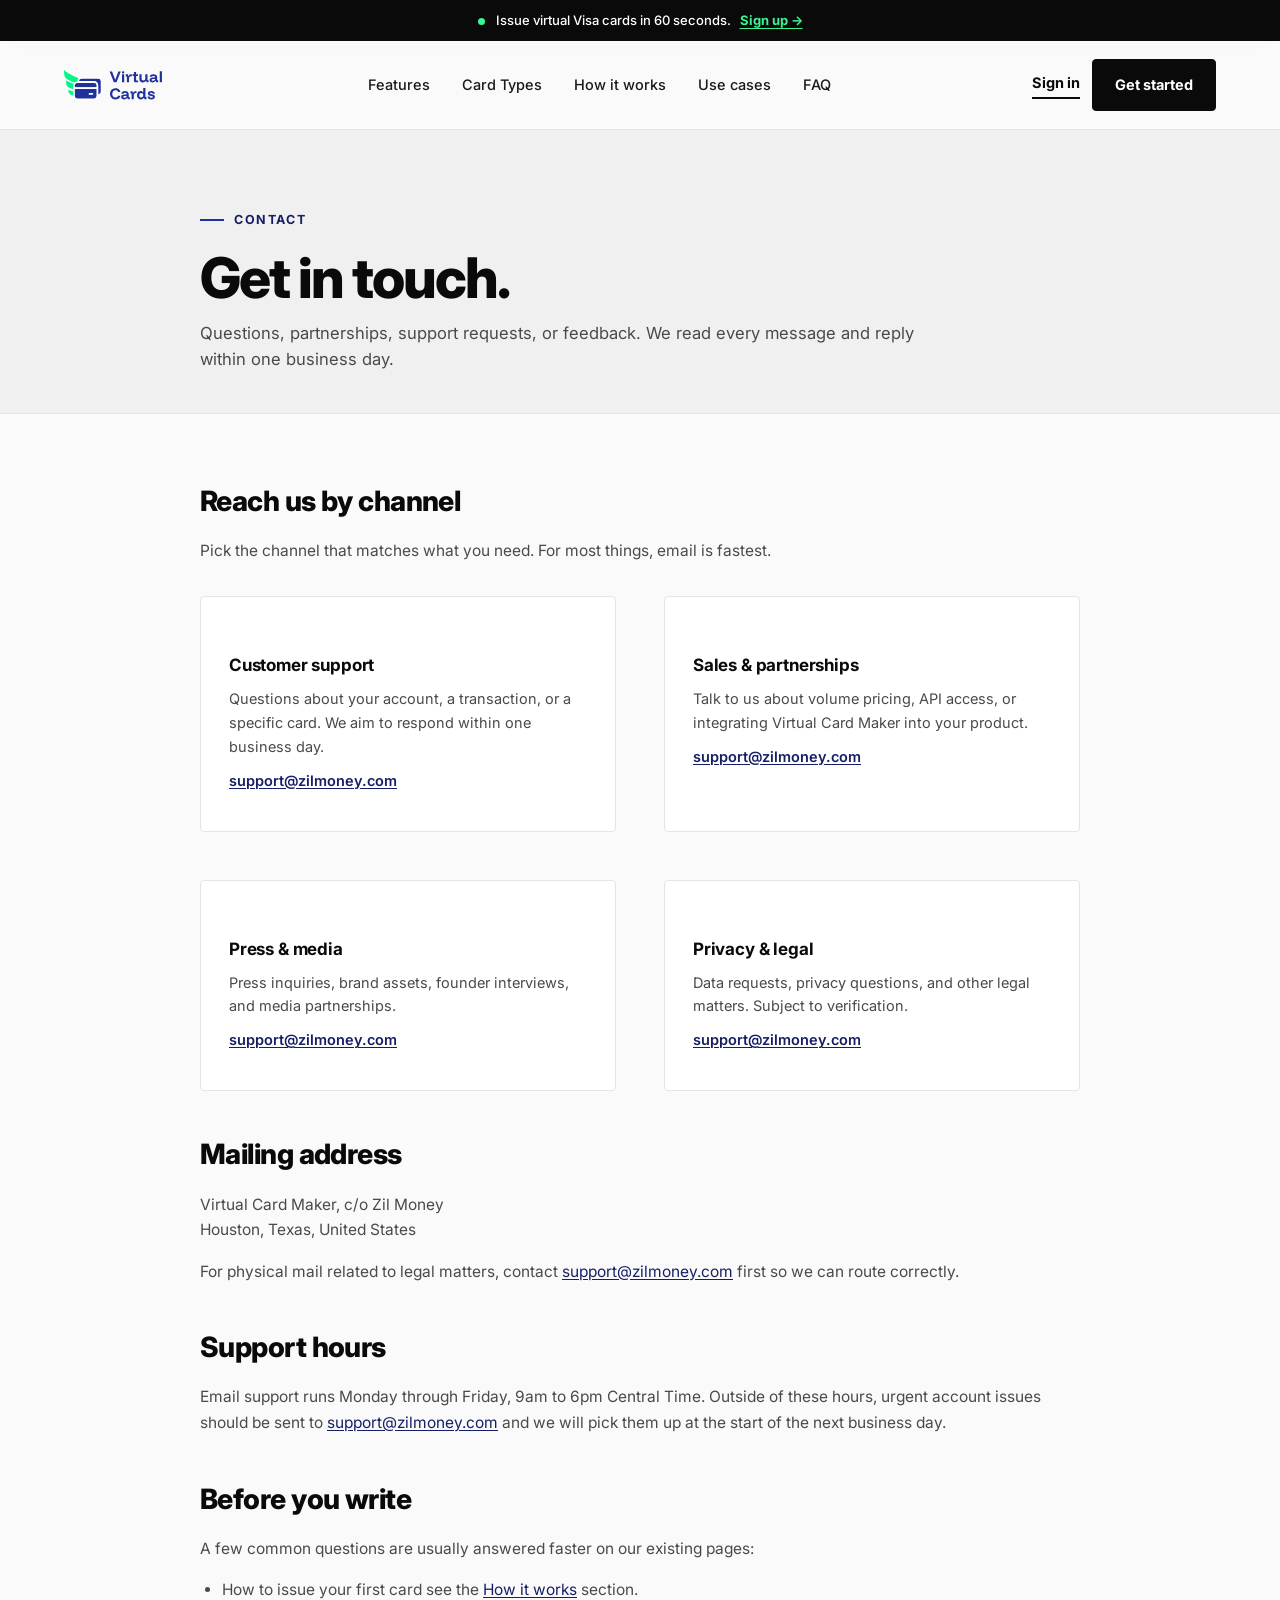
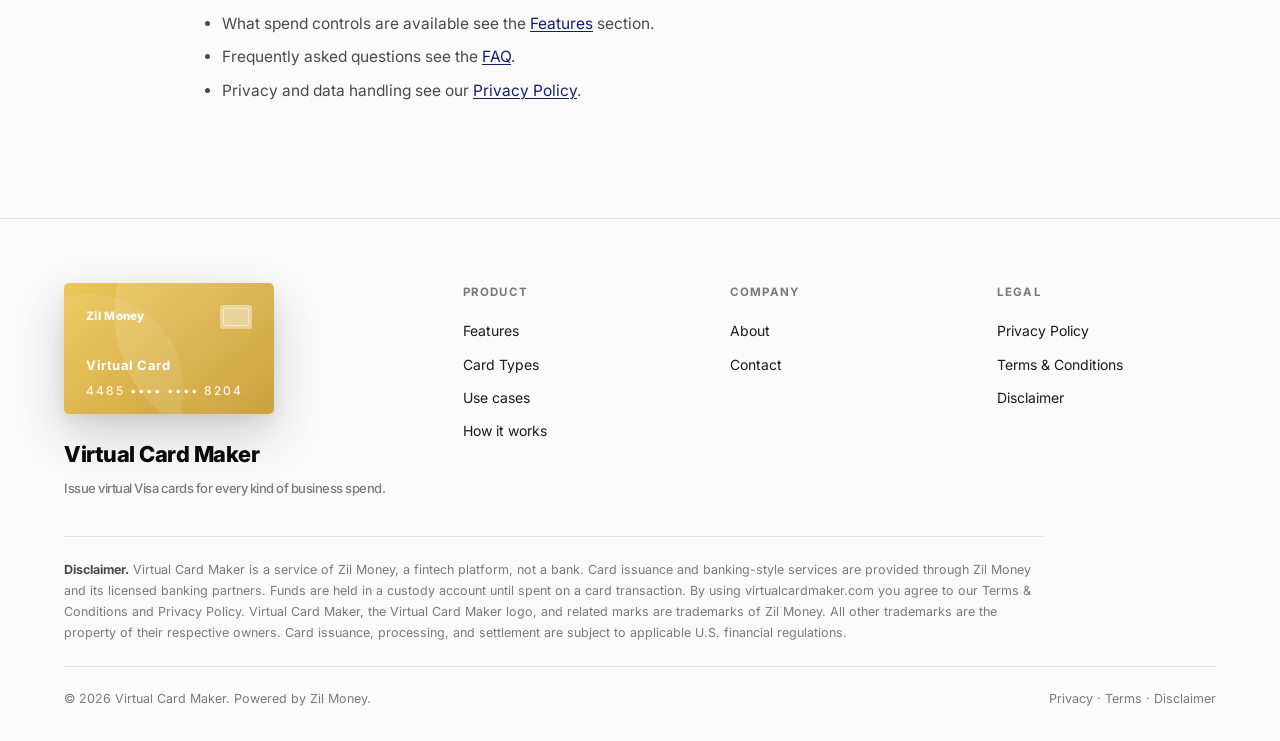
==== contact.html @ a7b50478 "Initial commit: virtual card maker landing site" ====
<!DOCTYPE html>
<html lang="en">
<head>
<meta charset="UTF-8" />
<meta name="viewport" content="width=device-width, initial-scale=1.0" />
<title>Contact | Virtual Card Maker</title>
<meta name="description" content="Get in touch with Virtual Card Maker. Support, sales, press, and general inquiries." />
<meta name="google-site-verification" content="fLqF7Zcdxk2ZRZaVAarJKv1bZun5I27BjCkMNfFPQQI" />
<!-- Google tag (gtag.js) -->
<script async src="https://www.googletagmanager.com/gtag/js?id=G-BGXBHG17B0"></script>
<script>
  window.dataLayer = window.dataLayer || [];
  function gtag(){dataLayer.push(arguments);}
  gtag('js', new Date());
  gtag('config', 'G-BGXBHG17B0');
</script>
<link rel="preconnect" href="https://fonts.googleapis.com">
<link rel="preconnect" href="https://fonts.gstatic.com" crossorigin>
<link href="https://fonts.googleapis.com/css2?family=Inter:wght@400;500;600;700;800;900&display=swap" rel="stylesheet">
<link rel="stylesheet" href="legal-style.css">
</head>
<body>

<div class="topbar">
  <span class="dot"></span> Issue virtual Visa cards in 60 seconds. <a href="https://live.virtualcardmaker.com/auth/signup">Sign up &rarr;</a>
</div>

<nav class="nav">
  <div class="nav-inner">
    <a href="index.html" class="logo">
      <svg class="logo-svg" viewBox="0 0 133 39" fill="none" xmlns="http://www.w3.org/2000/svg" aria-label="Zil Money">
        <path d="M0 0C1.47298 1.26158 2.16054 1.85323 3.63353 2.90454C10.5776 7.74069 19.3128 10.3177 26.8881 14.5229C30.8862 16.6255 33.103 18.6109 34.1552 23.2366C34.576 24.4982 34.8819 26.3319 34.8819 27.5935C32.3567 23.5985 28.1898 21.288 23.9813 19.6059C18.0894 17.293 11.2847 16.0143 5.81359 13.0706C0.973849 10.5474 0.631281 7.95095 0 2.90454V0Z" fill="#00F889"/>
        <path d="M34.4605 33.731C34.4605 33.731 34.1646 32.0298 33.7573 31.6229C28.0561 24.9079 9.31373 27.39 4.22325 21.082C2.18704 18.8437 3.02054 16.2008 2.81689 13.352C2.81689 13.352 2.90922 13.6478 3.52007 14.0548C3.92727 14.2582 4.72279 14.554 4.92644 14.7575C10.8313 18.4201 17.6005 19.1395 23.9126 21.7847C29.4103 23.8196 34.4605 27.2196 34.4605 33.731Z" fill="#00F889"/>
        <path d="M5.71621 25.2979C6.32528 25.7049 6.80456 26.2964 7.81967 26.7034C14.5197 29.7556 28.6872 28.9393 33.763 34.4333C34.9811 35.6542 33.56 34.5416 33.763 36.373C33.763 36.373 33.2855 36.7798 32.6764 36.373C26.7885 33.3207 19.926 34.9515 13.4291 33.7306C10.5867 33.1202 7.83856 32.363 6.4174 29.5142C6.01135 28.9038 5.71621 28.4235 5.71621 27.4061C5.51319 26.5922 5.71621 25.2979 5.71621 25.2979Z" fill="#00F889"/>
        <path d="M44.5568 10.3915C46.8314 10.3915 48.6831 12.2432 48.6831 14.5177V28.3623C48.6831 30.605 46.8796 32.4416 44.6486 32.4884L43.6845 32.5086V20.0292C43.6845 17.4741 41.6072 15.39 39.0575 15.39H18.665L18.6853 14.4259C18.732 12.1974 20.5662 10.3915 22.7993 10.3915H44.5568Z" fill="#20319D" stroke="white" stroke-width="1.88859"/>
        <path d="M39.0581 15.9029C41.323 15.9029 43.1723 17.757 43.1723 20.0291V23.2308H13.1743V20.0291C13.1743 17.7545 15.026 15.9029 17.3006 15.9029H39.0581Z" fill="#20319D" stroke="white" stroke-width="1.88859"/>
        <path d="M43.1723 23.7437V33.8738C43.1723 36.146 41.323 38 39.0581 38H17.3006C15.026 38 13.1743 36.1484 13.1743 33.8738V23.7437H43.1723ZM33.2224 30.7955C33.0773 30.7955 32.9659 30.9072 32.9659 31.052C32.9659 31.1908 33.0835 31.3084 33.2224 31.3084H36.8247C36.9636 31.3084 37.0811 31.1909 37.0811 31.052C37.0811 30.9072 36.9698 30.7955 36.8247 30.7955H33.2224Z" fill="#20319D" stroke="white" stroke-width="1.88859"/>
        <path d="M64.8332 16L59.2541 2.00909H62.4669L66.5605 12.6836H66.6469L70.6887 2.00909H73.8323L68.2532 16H64.8332ZM75.4449 16V5.63636H78.3122V16H75.4449ZM76.8785 4.61727C76.441 4.61727 76.0667 4.46758 75.7558 4.16818C75.4564 3.85727 75.3067 3.48303 75.3067 3.04545C75.3067 2.60788 75.4564 2.23939 75.7558 1.94C76.0667 1.62909 76.441 1.47364 76.8785 1.47364C77.3161 1.47364 77.6846 1.62909 77.984 1.94C78.2949 2.23939 78.4504 2.60788 78.4504 3.04545C78.4504 3.48303 78.2949 3.85727 77.984 4.16818C77.6846 4.46758 77.3161 4.61727 76.8785 4.61727ZM81.7411 16V8.46909H80.3247V5.63636H83.2265V7.67455H83.952C84.2284 6.94909 84.6659 6.40788 85.2647 6.05091C85.8635 5.69394 86.5371 5.51546 87.2856 5.51546H88.1665V8.00273H87.1647C86.2665 8.00273 85.6044 8.25606 85.1784 8.76273C84.7638 9.26939 84.5565 9.93727 84.5565 10.7664V16H81.7411ZM93.218 16C92.481 16 91.9053 15.8158 91.4907 15.4473C91.0877 15.0673 90.8862 14.4915 90.8862 13.72V7.88182H89.1071V5.63636H90.9207V2.52727H93.7189V5.63636H96.1198V7.88182H93.7534V13.7545H96.3616V16H93.218ZM102.506 16.19C101.066 16.19 99.961 15.81 99.1895 15.05C98.418 14.29 98.0322 13.2536 98.0322 11.9409V5.63636H100.9V11.3882C100.9 12.1367 101.09 12.7009 101.47 13.0809C101.861 13.4494 102.443 13.6336 103.214 13.6336C104.009 13.6336 104.619 13.4321 105.045 13.0291C105.483 12.6261 105.701 12.0503 105.701 11.3018V5.63636H108.569V13.1673H109.985V16H107.083V14.3073H106.358C105.943 14.9176 105.436 15.3839 104.838 15.7064C104.25 16.0288 103.473 16.19 102.506 16.19ZM115.158 16.19C113.937 16.19 112.981 15.8964 112.29 15.3091C111.599 14.7103 111.254 13.9273 111.254 12.96C111.254 11.9352 111.611 11.1464 112.325 10.5936C113.039 10.0409 114.064 9.76455 115.399 9.76455H118.37V9.36727C118.37 8.2503 117.702 7.69182 116.367 7.69182C115.204 7.69182 114.501 8.09485 114.259 8.90091H111.409C111.64 7.76091 112.175 6.89727 113.016 6.31C113.856 5.72273 114.973 5.42909 116.367 5.42909C117.91 5.42909 119.084 5.77455 119.89 6.46545C120.708 7.15636 121.117 8.16394 121.117 9.48818V13.1673H122.464V16H119.562V14.3073H118.837C118.48 14.9061 118.002 15.3724 117.403 15.7064C116.804 16.0288 116.056 16.19 115.158 16.19ZM115.589 14.0136C116.131 14.0136 116.609 13.9158 117.023 13.72C117.438 13.5242 117.766 13.2652 118.008 12.9427C118.249 12.6088 118.37 12.2345 118.37 11.82V11.6645H115.538C114.501 11.6645 113.983 12.0503 113.983 12.8218C113.983 13.2018 114.127 13.4955 114.415 13.7027C114.703 13.91 115.094 14.0136 115.589 14.0136ZM124.474 16V1.49091H127.341V16H124.474ZM66.9405 38.2591C65.5126 38.2591 64.2632 37.9655 63.1923 37.3782C62.1329 36.7794 61.3096 35.9388 60.7223 34.8564C60.1351 33.7624 59.8414 32.49 59.8414 31.0391C59.8414 29.5652 60.1351 28.287 60.7223 27.2045C61.3096 26.1221 62.1329 25.2873 63.1923 24.7C64.2632 24.1012 65.5126 23.8018 66.9405 23.8018C68.092 23.8018 69.1111 24.0033 69.9978 24.4064C70.896 24.7979 71.6272 25.3621 72.1914 26.0991C72.7672 26.8361 73.1299 27.717 73.2796 28.7418H70.2396C70.1129 27.9933 69.756 27.4176 69.1687 27.0145C68.5814 26.6 67.8387 26.3927 66.9405 26.3927C65.6508 26.3927 64.6317 26.8015 63.8832 27.6191C63.1348 28.4367 62.7605 29.5767 62.7605 31.0391C62.7605 32.49 63.1348 33.63 63.8832 34.4591C64.6317 35.2767 65.6508 35.6855 66.9405 35.6855C67.8387 35.6855 68.5814 35.4782 69.1687 35.0636C69.756 34.6491 70.1129 34.0676 70.2396 33.3191H73.2796C73.1299 34.3439 72.7672 35.2306 72.1914 35.9791C71.6272 36.7161 70.896 37.2803 69.9978 37.6718C69.1111 38.0633 68.092 38.2591 66.9405 38.2591ZM78.2177 38.19C76.9971 38.19 76.0413 37.8964 75.3504 37.3091C74.6595 36.7103 74.3141 35.9273 74.3141 34.96C74.3141 33.9352 74.671 33.1464 75.385 32.5936C76.0989 32.0409 77.1238 31.7645 78.4595 31.7645H81.4304V31.3673C81.4304 30.2503 80.7626 29.6918 79.4268 29.6918C78.2638 29.6918 77.5613 30.0948 77.3195 30.9009H74.4695C74.6998 29.7609 75.2353 28.8973 76.0759 28.31C76.9165 27.7227 78.0335 27.4291 79.4268 27.4291C80.9698 27.4291 82.1444 27.7745 82.9504 28.4655C83.768 29.1564 84.1768 30.1639 84.1768 31.4882V35.1673H85.5241V38H82.6223V36.3073H81.8968C81.5398 36.9061 81.062 37.3724 80.4632 37.7064C79.8644 38.0288 79.1159 38.19 78.2177 38.19ZM78.6495 36.0136C79.1907 36.0136 79.6686 35.9158 80.0832 35.72C80.4977 35.5242 80.8259 35.2652 81.0677 34.9427C81.3095 34.6088 81.4304 34.2345 81.4304 33.82V33.6645H78.5977C77.5613 33.6645 77.0432 34.0503 77.0432 34.8218C77.0432 35.2018 77.1871 35.4955 77.475 35.7027C77.7629 35.91 78.1544 36.0136 78.6495 36.0136ZM87.8945 38V30.4691H86.4781V27.6364H89.3799V29.6745H90.1054C90.3818 28.9491 90.8193 28.4079 91.4181 28.0509C92.0169 27.6939 92.6905 27.5155 93.439 27.5155H94.3199V30.0027H93.3181C92.4199 30.0027 91.7578 30.2561 91.3318 30.7627C90.9172 31.2694 90.7099 31.9373 90.7099 32.7664V38H87.8945ZM99.9506 38.2073C98.8912 38.2073 97.9872 37.9827 97.2388 37.5336C96.5018 37.0845 95.9433 36.457 95.5633 35.6509C95.1833 34.8333 94.9933 33.8891 94.9933 32.8182C94.9933 31.7358 95.1776 30.7915 95.546 29.9855C95.9145 29.1679 96.45 28.5403 97.1524 28.1027C97.8663 27.6536 98.7185 27.4291 99.7088 27.4291C100.469 27.4291 101.119 27.573 101.661 27.8609C102.213 28.1373 102.639 28.5345 102.939 29.0527H103.008V23.4909H105.875V35.1673H107.291V38H104.39V36.3073H103.664C103.296 36.9061 102.801 37.3724 102.179 37.7064C101.568 38.0403 100.826 38.2073 99.9506 38.2073ZM100.486 35.72C101.258 35.72 101.868 35.507 102.317 35.0809C102.778 34.6433 103.008 34.0445 103.008 33.2845V32.3518C103.008 31.5918 102.778 30.9988 102.317 30.5727C101.868 30.1352 101.258 29.9164 100.486 29.9164C99.6109 29.9164 98.9545 30.1755 98.5169 30.6936C98.0794 31.2118 97.8606 31.92 97.8606 32.8182C97.8606 33.7164 98.0794 34.4245 98.5169 34.9427C98.9545 35.4609 99.6109 35.72 100.486 35.72ZM113.652 38.2073C112.132 38.2073 110.929 37.8906 110.042 37.2573C109.167 36.6124 108.695 35.7142 108.626 34.5627H111.39C111.482 35.0579 111.718 35.4264 112.098 35.6682C112.489 35.91 113.048 36.0309 113.773 36.0309C114.959 36.0309 115.552 35.7027 115.552 35.0464C115.552 34.7815 115.46 34.5742 115.276 34.4245C115.103 34.2633 114.81 34.1424 114.395 34.0618L112.081 33.6127C110.008 33.2097 108.972 32.2367 108.972 30.6936C108.972 29.7033 109.369 28.9145 110.163 28.3273C110.958 27.7285 112.058 27.4291 113.462 27.4291C114.856 27.4291 115.961 27.7342 116.779 28.3445C117.596 28.9548 118.045 29.807 118.126 30.9009H115.362C115.236 30.4173 115.011 30.0661 114.689 29.8473C114.366 29.6285 113.9 29.5191 113.29 29.5191C112.76 29.5191 112.357 29.5997 112.081 29.7609C111.804 29.9106 111.666 30.1409 111.666 30.4518C111.666 30.6706 111.752 30.8548 111.925 31.0045C112.098 31.1542 112.363 31.2636 112.72 31.3327L115.086 31.7818C116.169 32.0006 116.963 32.3518 117.47 32.8355C117.976 33.3191 118.23 33.9755 118.23 34.8045C118.23 35.8755 117.832 36.7103 117.038 37.3091C116.255 37.9079 115.126 38.2073 113.652 38.2073Z" fill="#20319D"/>
      </svg>
    </a>
    <div class="nav-links">
      <a href="index.html#features">Features</a>
      <a href="index.html#cards">Card Types</a>
      <a href="index.html#how">How it works</a>
      <a href="index.html#use-cases">Use cases</a>
      <a href="index.html#faq">FAQ</a>
    </div>
    <div class="nav-cta">
      <a href="https://live.virtualcardmaker.com/auth/signin" class="btn-link">Sign in</a>
      <a href="https://live.virtualcardmaker.com/auth/signup" class="btn btn-gold">Get started</a>
    </div>
  </div>
</nav>

<section class="legal-header">
  <div class="wrap-narrow">
    <div class="eyebrow">Contact</div>
    <h1>Get in touch.</h1>
    <p class="lead">Questions, partnerships, support requests, or feedback. We read every message and reply within one business day.</p>
  </div>
</section>

<section class="legal-body">
  <div class="wrap-narrow">

    <h2>Reach us by channel</h2>
    <p>Pick the channel that matches what you need. For most things, email is fastest.</p>

    <div class="contact-grid">
      <div class="contact-card">
        <h3>Customer support</h3>
        <p>Questions about your account, a transaction, or a specific card. We aim to respond within one business day.</p>
        <p><a href="mailto:support@zilmoney.com">support@zilmoney.com</a></p>
      </div>
      <div class="contact-card">
        <h3>Sales &amp; partnerships</h3>
        <p>Talk to us about volume pricing, API access, or integrating Virtual Card Maker into your product.</p>
        <p><a href="mailto:support@zilmoney.com">support@zilmoney.com</a></p>
      </div>
      <div class="contact-card">
        <h3>Press &amp; media</h3>
        <p>Press inquiries, brand assets, founder interviews, and media partnerships.</p>
        <p><a href="mailto:support@zilmoney.com">support@zilmoney.com</a></p>
      </div>
      <div class="contact-card">
        <h3>Privacy &amp; legal</h3>
        <p>Data requests, privacy questions, and other legal matters. Subject to verification.</p>
        <p><a href="mailto:support@zilmoney.com">support@zilmoney.com</a></p>
      </div>
    </div>

    <h2>Mailing address</h2>
    <p>Virtual Card Maker, c/o Zil Money<br>
    Houston, Texas, United States</p>
    <p>For physical mail related to legal matters, contact <a href="mailto:support@zilmoney.com">support@zilmoney.com</a> first so we can route correctly.</p>

    <h2>Support hours</h2>
    <p>Email support runs Monday through Friday, 9am to 6pm Central Time. Outside of these hours, urgent account issues should be sent to <a href="mailto:support@zilmoney.com">support@zilmoney.com</a> and we will pick them up at the start of the next business day.</p>

    <h2>Before you write</h2>
    <p>A few common questions are usually answered faster on our existing pages:</p>
    <ul>
      <li>How to issue your first card see the <a href="index.html#how">How it works</a> section.</li>
      <li>What spend controls are available see the <a href="index.html#features">Features</a> section.</li>
      <li>Frequently asked questions see the <a href="index.html#faq">FAQ</a>.</li>
      <li>Privacy and data handling see our <a href="privacy-policy.html">Privacy Policy</a>.</li>
    </ul>

  </div>
</section>

<footer>
  <div class="wrap">
    <div class="footer-grid">
      <div class="footer-brand">
        <div class="footer-card-display">
          <div class="visa-card">
            <div class="vc-row1">
              <div class="vc-brand">Zil Money</div>
              <div class="vc-chip"></div>
            </div>
            <div class="vc-name">Virtual Card</div>
            <div class="vc-num">4485 &bull;&bull;&bull;&bull; &bull;&bull;&bull;&bull; 8204</div>
            <div class="vc-row3">
              <div>
                <div class="vc-label">Issued by</div>
                <div class="vc-value">Zil Money</div>
              </div>
              <div class="vc-logo">VISA</div>
            </div>
          </div>
        </div>
        <div class="footer-product">
          Virtual Card Maker
          <small>Issue virtual Visa cards for every kind of business spend.</small>
        </div>
      </div>
      <div>
        <h5>Product</h5>
        <a href="index.html#features">Features</a>
        <a href="index.html#cards">Card Types</a>
        <a href="index.html#use-cases">Use cases</a>
        <a href="index.html#how">How it works</a>
      </div>
      <div>
        <h5>Company</h5>
        <a href="about.html">About</a>
        <a href="contact.html">Contact</a>
      </div>
      <div>
        <h5>Legal</h5>
        <a href="privacy-policy.html">Privacy Policy</a>
        <a href="terms-and-conditions.html">Terms &amp; Conditions</a>
        <a href="disclaimer.html">Disclaimer</a>
      </div>
    </div>
    <div class="footer-disclaimer">
      <strong>Disclaimer.</strong> Virtual Card Maker is a service of Zil Money, a fintech platform, not a bank. Card issuance and banking-style services are provided through Zil Money and its licensed banking partners. Funds are held in a custody account until spent on a card transaction. By using virtualcardmaker.com you agree to our Terms &amp; Conditions and Privacy Policy. Virtual Card Maker, the Virtual Card Maker logo, and related marks are trademarks of Zil Money. All other trademarks are the property of their respective owners. Card issuance, processing, and settlement are subject to applicable U.S. financial regulations.
    </div>
    <div class="footer-bottom">
      <div>&copy; 2026 Virtual Card Maker. Powered by Zil Money.</div>
      <div><a href="privacy-policy.html">Privacy</a> &middot; <a href="terms-and-conditions.html">Terms</a> &middot; <a href="disclaimer.html">Disclaimer</a></div>
    </div>
  </div>
</footer>

</body>
</html>
---- legal-style.css ----
/* Shared styles for About, Contact, Privacy, Terms, Disclaimer */
:root {
  --gold: #20319D;
  --gold-dark: #161F66;
  --gold-bright: #3BF493;
  --gold-deep: #0E165C;
  --gold-tint: #E8EBFF;
  --gold-tint-2: #C5CBFF;
  --card-1: #EDC85B;
  --card-2: #C39320;
  --black: #0A0A0A;
  --ink-1: #1A1A1A;
  --ink-2: #4A4A4A;
  --ink-3: #7A7A7A;
  --ink-4: #B5B5B5;
  --white: #FFFFFF;
  --bg: #FAFAFA;
  --off-white: #F0F0F0;
  --line: #E5E5E5;
}

*, *::before, *::after { box-sizing: border-box; margin: 0; padding: 0; }
html { scroll-behavior: smooth; }
body {
  font-family: 'Inter', -apple-system, BlinkMacSystemFont, system-ui, sans-serif;
  font-size: 16px; line-height: 1.65;
  background: var(--bg); color: var(--ink-1);
  -webkit-font-smoothing: antialiased;
}
::selection { background: var(--gold); color: var(--white); }
.wrap { width: 90%; max-width: 1500px; margin: 0 auto; }
.wrap-narrow { width: 90%; max-width: 880px; margin: 0 auto; }

/* TOPBAR */
.topbar {
  background: var(--black); color: var(--white);
  font-size: 13px; padding: 10px 0; text-align: center; font-weight: 500;
}
.topbar a { color: var(--gold-bright); text-decoration: underline; text-underline-offset: 3px; margin-left: 6px; font-weight: 700; }
.topbar .dot { display: inline-block; width: 7px; height: 7px; border-radius: 50%; background: var(--gold-bright); margin-right: 8px; vertical-align: middle; animation: blink 1.6s infinite; }
@keyframes blink { 50% { opacity: 0.3; } }

/* NAV */
nav.nav {
  position: sticky; top: 0; z-index: 50;
  background: rgba(250, 250, 250, 0.92);
  backdrop-filter: blur(10px);
  border-bottom: 1px solid var(--line);
}
.nav-inner {
  width: 90%; max-width: 1500px; margin: 0 auto;
  display: flex; align-items: center; justify-content: space-between;
  padding: 18px 0;
}
.logo { display: inline-flex; align-items: center; gap: 14px; text-decoration: none; color: var(--black); }
.logo-svg { height: 30px; width: auto; display: block; }
.nav-links { display: flex; gap: 32px; }
.nav-links a { color: var(--ink-1); text-decoration: none; font-size: 14.5px; font-weight: 500; transition: color .15s; }
.nav-links a:hover { color: var(--gold-dark); }
.nav-cta { display: flex; gap: 12px; align-items: center; }

/* BUTTONS */
.btn {
  display: inline-flex; align-items: center; gap: 8px;
  padding: 13px 22px; font-size: 14.5px; font-weight: 700;
  text-decoration: none; cursor: pointer; transition: all .18s ease;
  border: 1.5px solid var(--black); background: transparent; color: var(--black);
  border-radius: 4px; font-family: inherit;
}
.btn:hover { background: var(--black); color: var(--white); }
.btn-gold { background: var(--black); border-color: var(--black); color: var(--white); }
.btn-gold:hover { background: var(--gold); border-color: var(--gold); color: var(--white); transform: translateY(-1px); box-shadow: 0 12px 28px rgba(32, 49, 157, 0.32); }
.btn-link { background: transparent; border: 0; padding: 0 0 2px 0; color: var(--black); font-weight: 700; font-size: 14.5px; text-decoration: none; border-bottom: 2px solid var(--black); font-family: inherit; }
.btn-link:hover { color: var(--gold-dark); border-bottom-color: var(--gold); }

/* LEGAL PAGE LAYOUT */
.legal-header {
  padding: 72px 0 40px;
  border-bottom: 1px solid var(--line);
  background: var(--off-white);
}
.legal-header .eyebrow {
  display: inline-flex; align-items: center; gap: 10px;
  font-size: 12.5px; font-weight: 700; color: var(--gold-dark);
  text-transform: uppercase; letter-spacing: 1.6px; margin-bottom: 18px;
}
.legal-header .eyebrow::before { content: ''; width: 24px; height: 2px; background: var(--gold); }
.legal-header h1 {
  font-size: clamp(34px, 5vw, 56px);
  font-weight: 800; color: var(--black);
  line-height: 1.05; letter-spacing: -0.035em; margin-bottom: 14px;
}
.legal-header p.lead {
  font-size: clamp(15px, 1.3vw, 18px); color: var(--ink-2);
  max-width: 720px; line-height: 1.55;
}
.legal-header .updated { font-size: 13px; color: var(--ink-3); margin-top: 14px; font-weight: 500; }

.legal-body { padding: 64px 0 96px; }
.legal-body h2 {
  font-size: clamp(22px, 2.4vw, 28px);
  font-weight: 800; color: var(--black);
  letter-spacing: -0.02em; margin: 40px 0 14px;
  scroll-margin-top: 90px;
}
.legal-body h2:first-child { margin-top: 0; }
.legal-body h3 {
  font-size: 18px; font-weight: 700; color: var(--ink-1);
  margin: 26px 0 10px; letter-spacing: -0.01em;
}
.legal-body p {
  font-size: 15.5px; color: var(--ink-2); margin-bottom: 16px;
}
.legal-body ul, .legal-body ol { padding-left: 22px; margin-bottom: 18px; }
.legal-body li { font-size: 15.5px; color: var(--ink-2); margin-bottom: 8px; }
.legal-body strong { color: var(--ink-1); font-weight: 700; }
.legal-body a { color: var(--gold-dark); text-decoration: underline; text-underline-offset: 2px; }
.legal-body a:hover { color: var(--gold); }
.legal-body hr { border: none; border-top: 1px solid var(--line); margin: 36px 0; }

.legal-toc {
  background: var(--off-white); border: 1px solid var(--line);
  border-radius: 4px; padding: 22px 26px; margin-bottom: 44px;
}
.legal-toc h4 {
  font-size: 11.5px; font-weight: 700; color: var(--ink-3);
  text-transform: uppercase; letter-spacing: 1.2px; margin-bottom: 12px;
}
.legal-toc ol { padding-left: 22px; margin: 0; }
.legal-toc li { font-size: 14px; margin-bottom: 6px; }
.legal-toc a { color: var(--ink-1); text-decoration: none; }
.legal-toc a:hover { color: var(--gold-dark); text-decoration: underline; }

/* CONTACT PAGE EXTRAS */
.contact-grid {
  display: grid; grid-template-columns: 1fr 1fr; gap: 48px; margin-top: 32px;
}
.contact-card {
  padding: 28px; background: var(--white); border: 1px solid var(--line);
  border-radius: 4px;
}
.contact-card h3 {
  font-size: 17px; font-weight: 700; color: var(--black);
  margin-bottom: 8px; letter-spacing: -0.01em;
}
.contact-card p { font-size: 14.5px; color: var(--ink-2); margin-bottom: 10px; }
.contact-card a { color: var(--gold-dark); font-weight: 600; }

/* ABOUT PAGE EXTRAS */
.about-cards {
  display: grid; grid-template-columns: repeat(3, 1fr); gap: 22px;
  margin: 32px 0 16px;
}
.about-card {
  padding: 28px; background: var(--white); border: 1px solid var(--line);
  border-radius: 4px;
}
.about-card h3 { font-size: 17px; font-weight: 700; color: var(--black); margin-bottom: 8px; }
.about-card p { font-size: 14.5px; color: var(--ink-2); margin: 0; }

/* VISA CARD (footer reuse) */
.visa-card {
  aspect-ratio: 1.6 / 1; width: 100%; padding: 22px;
  border-radius: 5px; color: var(--white);
  position: relative; overflow: hidden;
  background: linear-gradient(140deg, var(--card-1) 0%, var(--card-2) 100%);
  box-shadow: 0 20px 50px rgba(10, 10, 10, 0.18), 0 6px 14px rgba(10, 10, 10, 0.06);
}
.visa-card::before { content: ''; position: absolute; top: -100px; right: -100px; width: 260px; height: 260px; border-radius: 50%; background: rgba(255, 255, 255, 0.13); }
.visa-card::after { content: ''; position: absolute; bottom: -70px; left: -70px; width: 190px; height: 190px; border-radius: 50%; background: rgba(255, 255, 255, 0.08); }
.vc-row1 { display: flex; justify-content: space-between; align-items: center; margin-bottom: 26px; position: relative; z-index: 1; }
.vc-brand { font-size: 11.5px; font-weight: 800; letter-spacing: 0.3px; }
.vc-chip { width: 32px; height: 24px; background: rgba(255, 255, 255, 0.42); border-radius: 3px; position: relative; }
.vc-chip::after { content: ''; position: absolute; inset: 3px; border: 1px solid rgba(255, 255, 255, 0.5); border-radius: 2px; }
.vc-name { font-size: 13px; font-weight: 700; letter-spacing: 0.5px; margin-bottom: 5px; position: relative; z-index: 1; }
.vc-num { font-size: 12px; letter-spacing: 2px; opacity: 0.9; font-weight: 500; position: relative; z-index: 1; }
.vc-row3 { display: flex; justify-content: space-between; align-items: flex-end; margin-top: 14px; position: relative; z-index: 1; }
.vc-label { font-size: 8px; opacity: 0.85; text-transform: uppercase; letter-spacing: 1.1px; font-weight: 600; }
.vc-value { font-size: 11px; font-weight: 700; margin-top: 2px; }
.vc-logo { font-weight: 800; font-style: italic; font-size: 18px; letter-spacing: -0.6px; }

/* FOOTER */
footer { background: var(--bg); border-top: 1px solid var(--line); padding: 64px 0 32px; }
.footer-grid { display: grid; grid-template-columns: 1.6fr 1fr 1fr 1fr; gap: 48px; margin-bottom: 36px; }
.footer-brand { display: flex; flex-direction: column; gap: 22px; }
.footer-card-display { width: 210px; }
.footer-product { font-size: 22px; font-weight: 800; color: var(--black); letter-spacing: -0.5px; }
.footer-product small { display: block; font-size: 13px; font-weight: 500; color: var(--ink-3); margin-top: 6px; }
.footer-grid h5 { font-size: 11.5px; color: var(--ink-3); margin-bottom: 18px; text-transform: uppercase; letter-spacing: 1.2px; font-weight: 700; }
.footer-grid a { display: block; color: var(--ink-1); font-size: 14px; text-decoration: none; margin-bottom: 10px; transition: color .15s; }
.footer-grid a:hover { color: var(--gold-dark); }
.footer-disclaimer {
  margin-top: 8px; padding: 22px 0;
  border-top: 1px solid var(--line);
  font-size: 12.5px; color: var(--ink-3); line-height: 1.7;
  max-width: 980px;
}
.footer-disclaimer strong { color: var(--ink-2); font-weight: 700; }
.footer-bottom {
  padding-top: 22px; border-top: 1px solid var(--line);
  display: flex; justify-content: space-between; align-items: center;
  font-size: 12.5px; color: var(--ink-3); flex-wrap: wrap; gap: 12px;
}
.footer-bottom a { color: var(--ink-3); text-decoration: none; }
.footer-bottom a:hover { color: var(--gold-dark); }

/* RESPONSIVE */
@media (max-width: 860px) {
  .nav-links { display: none; }
  .footer-grid { grid-template-columns: 1fr 1fr; gap: 36px; }
  .footer-brand { grid-column: 1 / -1; }
  .contact-grid { grid-template-columns: 1fr; }
  .about-cards { grid-template-columns: 1fr; }
}
@media (max-width: 600px) {
  .footer-grid { grid-template-columns: 1fr; gap: 32px; }
  .nav-cta .btn-link { display: none; }
  .legal-header { padding: 48px 0 32px; }
  .legal-body { padding: 40px 0 64px; }
  .footer-bottom { flex-direction: column; align-items: flex-start; }
}
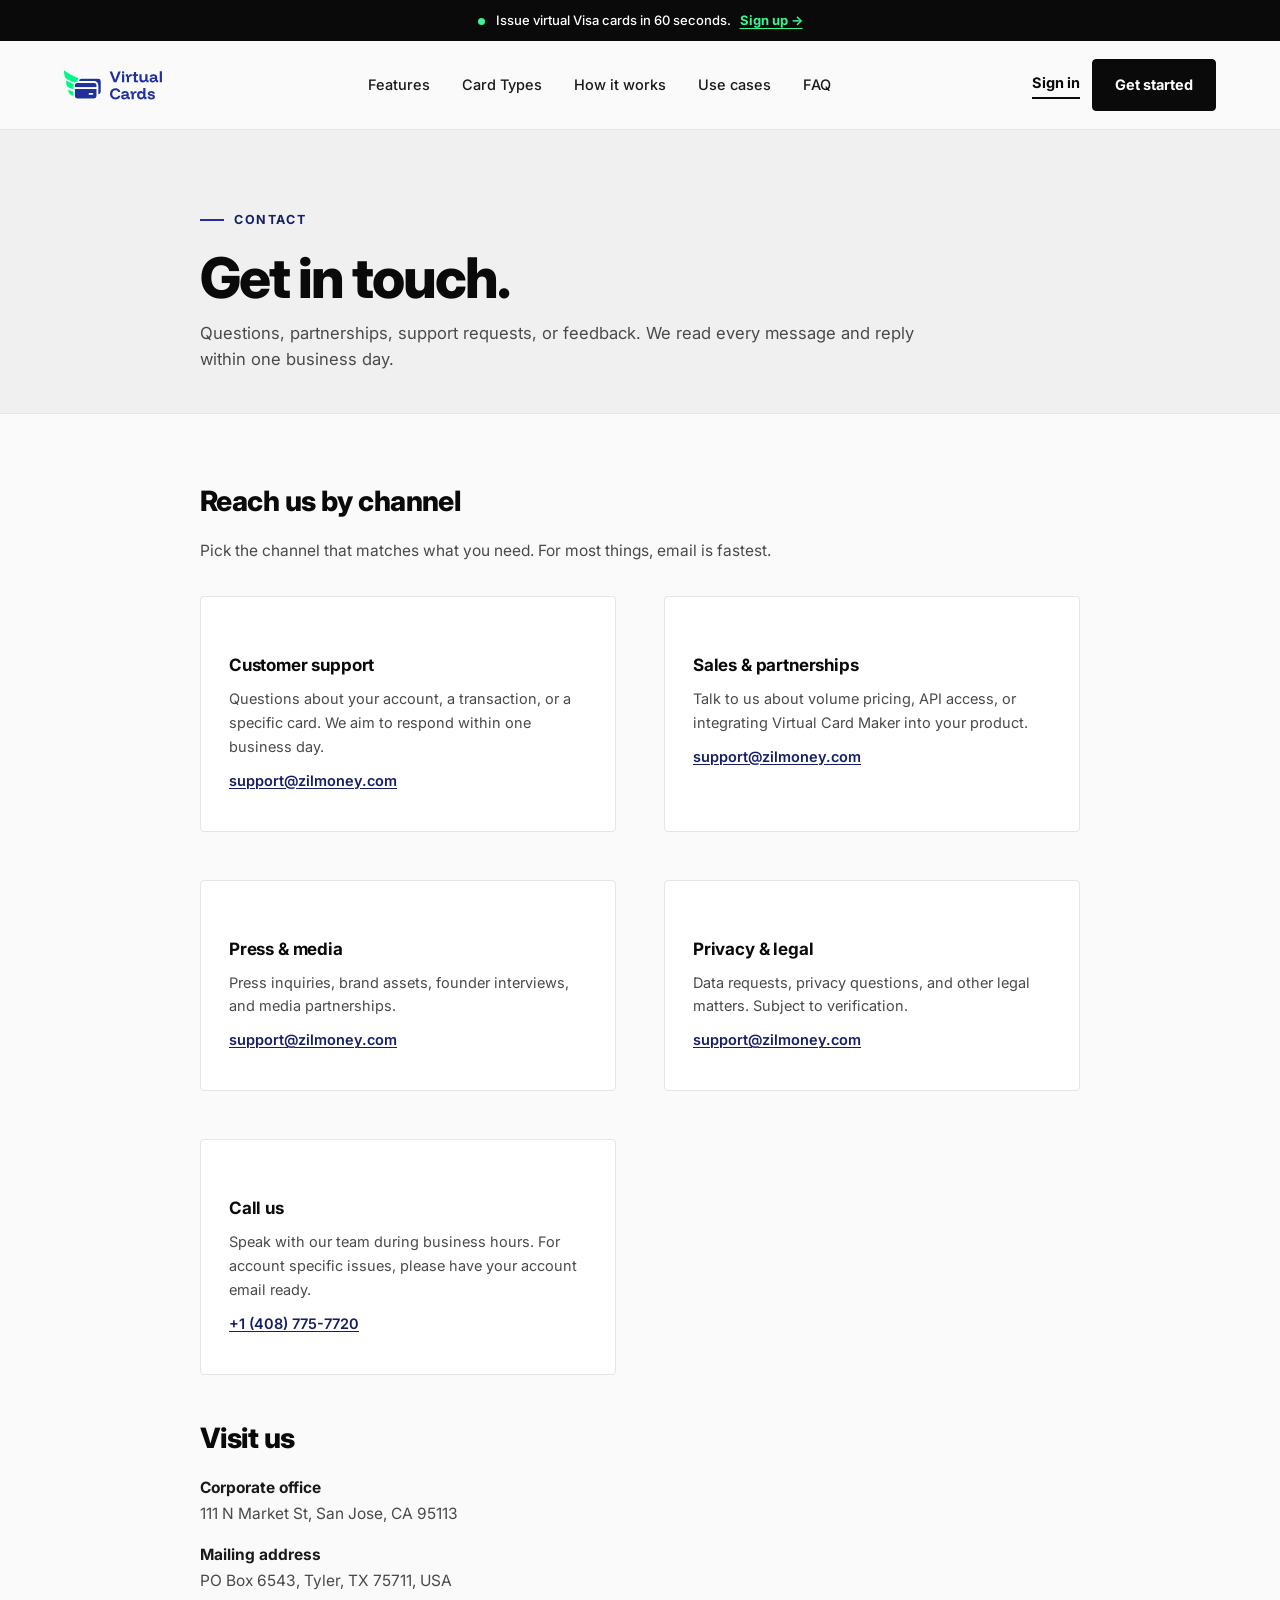
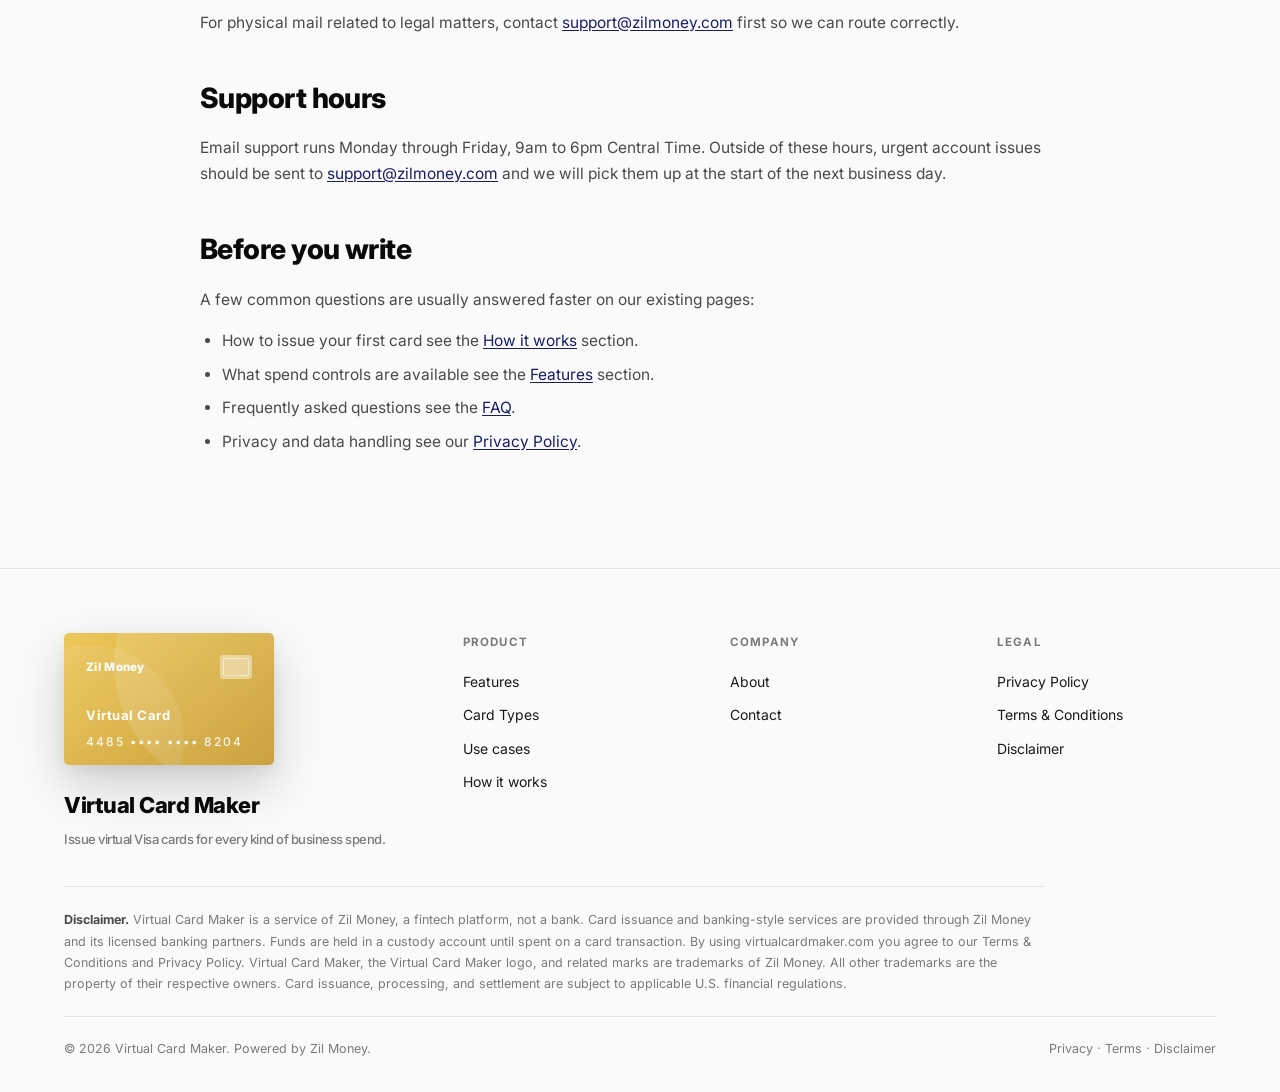
==== commit 6e556698: "Fix wallet funding copy; add phone and physical addresses to contact" ====
--- a/contact.html
+++ b/contact.html
@@ -87,11 +87,18 @@
         <p>Data requests, privacy questions, and other legal matters. Subject to verification.</p>
         <p><a href="mailto:support@zilmoney.com">support@zilmoney.com</a></p>
       </div>
+      <div class="contact-card">
+        <h3>Call us</h3>
+        <p>Speak with our team during business hours. For account specific issues, please have your account email ready.</p>
+        <p><a href="tel:+14087757720">+1 (408) 775-7720</a></p>
+      </div>
     </div>
 
-    <h2>Mailing address</h2>
-    <p>Virtual Card Maker, c/o Zil Money<br>
-    Houston, Texas, United States</p>
+    <h2>Visit us</h2>
+    <p><strong>Corporate office</strong><br>
+    111 N Market St, San Jose, CA 95113</p>
+    <p><strong>Mailing address</strong><br>
+    PO Box 6543, Tyler, TX 75711, USA</p>
     <p>For physical mail related to legal matters, contact <a href="mailto:support@zilmoney.com">support@zilmoney.com</a> first so we can route correctly.</p>
 
     <h2>Support hours</h2>
